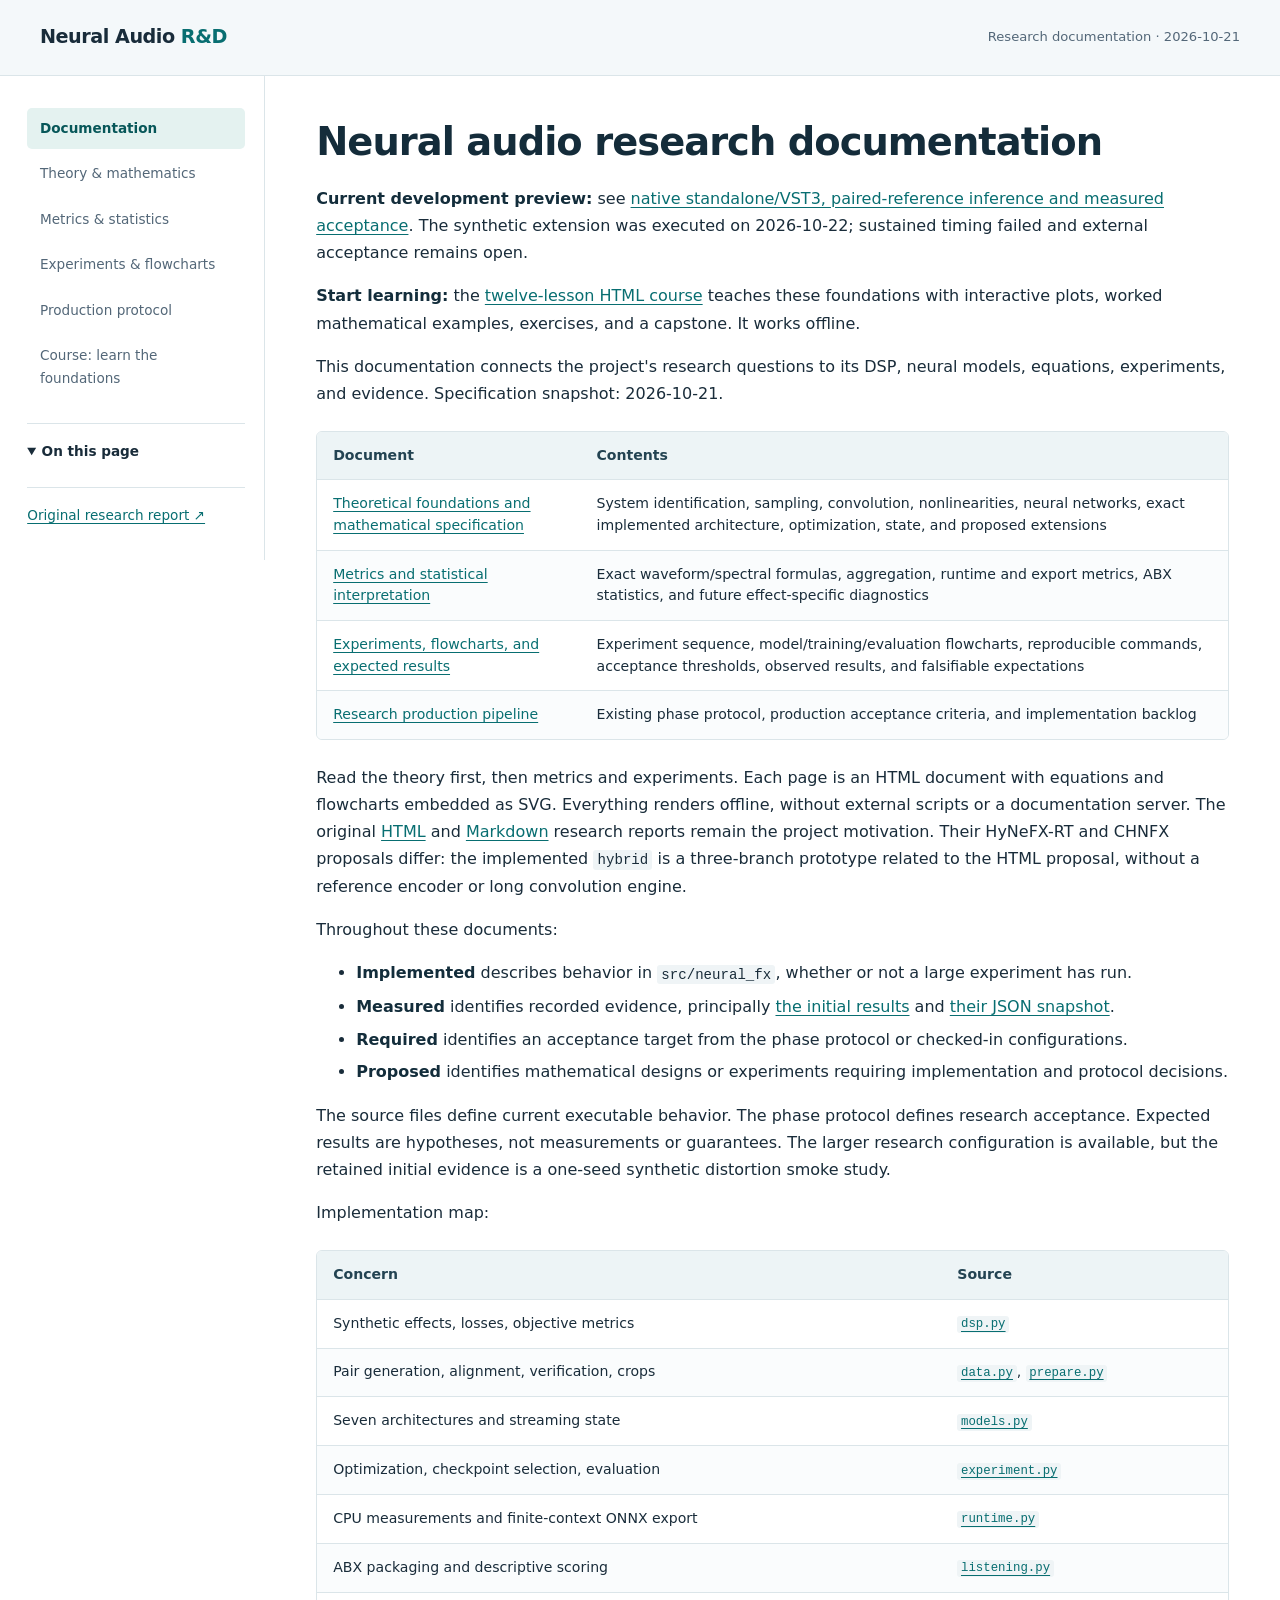
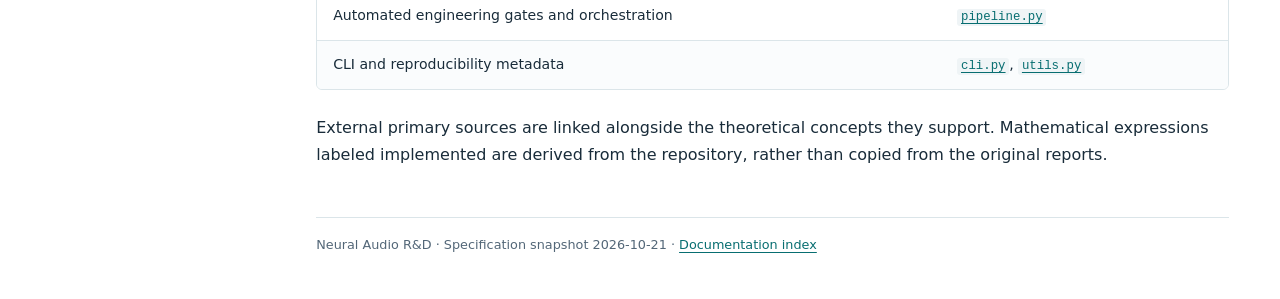
==== docs/index.html @ bbce23a6 "add synthetic reference inference and native audio preview - Add paired-reference control encoder an" ====
<!DOCTYPE html><html lang="en"><head>
  <meta charset="utf-8">
  <meta name="viewport" content="width=device-width, initial-scale=1">
  <meta name="description" content="Neural audio research documentation — Neural Audio R&amp;D research documentation.">
  <title>Neural audio research documentation | Neural Audio R&amp;D</title>
  <link rel="stylesheet" href="assets/docs.css">
</head>
<body>
<a class="skip-link" href="#main-content">Skip to content</a>
<header class="site-header"><a class="brand" href="index.html">Neural Audio <span>R&amp;D</span></a><span class="edition">Research documentation · 2026-10-21</span></header>
<div class="layout">
  <aside class="sidebar"><nav aria-label="Documentation"><a href="index.html" aria-current="page">Documentation</a>
<a href="THEORY_AND_MATHEMATICS.html">Theory &amp; mathematics</a>
<a href="METRICS.html">Metrics &amp; statistics</a>
<a href="EXPERIMENTS.html">Experiments &amp; flowcharts</a>
<a href="RESEARCH_PIPELINE.html">Production protocol</a><a href="course/index.html">Course: learn the foundations</a></nav><details class="contents" open=""><summary>On this page</summary><div class="toc">
<ul></ul>
</div>
</details><a class="report-link" href="../deep-research-report.html">Original research report ↗</a></aside>
  <main id="main-content"><article><h1 id="neural-audio-research-documentation">Neural audio research documentation</h1>
<p><strong>Current development preview:</strong> see <a href="NATIVE_AND_REFERENCE.html">native standalone/VST3, paired-reference inference and measured acceptance</a>. The synthetic extension was executed on 2026-10-22; sustained timing failed and external acceptance remains open.</p>
<p><strong>Start learning:</strong> the <a href="course/index.html">twelve-lesson HTML course</a> teaches these foundations with interactive plots, worked mathematical examples, exercises, and a capstone. It works offline.</p>
<p>This documentation connects the project's research questions to its DSP, neural models, equations, experiments, and evidence. Specification snapshot: 2026-10-21.</p>
<div class="table-scroll" tabindex="0"><table>
<thead>
<tr>
<th>Document</th>
<th>Contents</th>
</tr>
</thead>
<tbody>
<tr>
<td><a href="THEORY_AND_MATHEMATICS.html">Theoretical foundations and mathematical specification</a></td>
<td>System identification, sampling, convolution, nonlinearities, neural networks, exact implemented architecture, optimization, state, and proposed extensions</td>
</tr>
<tr>
<td><a href="METRICS.html">Metrics and statistical interpretation</a></td>
<td>Exact waveform/spectral formulas, aggregation, runtime and export metrics, ABX statistics, and future effect-specific diagnostics</td>
</tr>
<tr>
<td><a href="EXPERIMENTS.html">Experiments, flowcharts, and expected results</a></td>
<td>Experiment sequence, model/training/evaluation flowcharts, reproducible commands, acceptance thresholds, observed results, and falsifiable expectations</td>
</tr>
<tr>
<td><a href="RESEARCH_PIPELINE.html">Research production pipeline</a></td>
<td>Existing phase protocol, production acceptance criteria, and implementation backlog</td>
</tr>
</tbody>
</table></div>
<p>Read the theory first, then metrics and experiments. Each page is an HTML document with equations and flowcharts embedded as SVG. Everything renders offline, without external scripts or a documentation server. The original <a href="../deep-research-report.html">HTML</a> and <a href="../deep-research-report.md">Markdown</a> research reports remain the project motivation. Their HyNeFX-RT and CHNFX proposals differ: the implemented <code>hybrid</code> is a three-branch prototype related to the HTML proposal, without a reference encoder or long convolution engine.</p>
<p>Throughout these documents:</p>
<ul>
<li><strong>Implemented</strong> describes behavior in <code>src/neural_fx</code>, whether or not a large experiment has run.</li>
<li><strong>Measured</strong> identifies recorded evidence, principally <a href="../reports/INITIAL_RESULTS.md">the initial results</a> and <a href="../reports/smoke-evidence.json">their JSON snapshot</a>.</li>
<li><strong>Required</strong> identifies an acceptance target from the phase protocol or checked-in configurations.</li>
<li><strong>Proposed</strong> identifies mathematical designs or experiments requiring implementation and protocol decisions.</li>
</ul>
<p>The source files define current executable behavior. The phase protocol defines research acceptance. Expected results are hypotheses, not measurements or guarantees. The larger research configuration is available, but the retained initial evidence is a one-seed synthetic distortion smoke study.</p>
<p>Implementation map:</p>
<div class="table-scroll" tabindex="0"><table>
<thead>
<tr>
<th>Concern</th>
<th>Source</th>
</tr>
</thead>
<tbody>
<tr>
<td>Synthetic effects, losses, objective metrics</td>
<td><a href="../src/neural_fx/dsp.py"><code>dsp.py</code></a></td>
</tr>
<tr>
<td>Pair generation, alignment, verification, crops</td>
<td><a href="../src/neural_fx/data.py"><code>data.py</code></a>, <a href="../src/neural_fx/prepare.py"><code>prepare.py</code></a></td>
</tr>
<tr>
<td>Seven architectures and streaming state</td>
<td><a href="../src/neural_fx/models.py"><code>models.py</code></a></td>
</tr>
<tr>
<td>Optimization, checkpoint selection, evaluation</td>
<td><a href="../src/neural_fx/experiment.py"><code>experiment.py</code></a></td>
</tr>
<tr>
<td>CPU measurements and finite-context ONNX export</td>
<td><a href="../src/neural_fx/runtime.py"><code>runtime.py</code></a></td>
</tr>
<tr>
<td>ABX packaging and descriptive scoring</td>
<td><a href="../src/neural_fx/listening.py"><code>listening.py</code></a></td>
</tr>
<tr>
<td>Automated engineering gates and orchestration</td>
<td><a href="../src/neural_fx/pipeline.py"><code>pipeline.py</code></a></td>
</tr>
<tr>
<td>CLI and reproducibility metadata</td>
<td><a href="../src/neural_fx/cli.py"><code>cli.py</code></a>, <a href="../src/neural_fx/utils.py"><code>utils.py</code></a></td>
</tr>
</tbody>
</table></div>
<p>External primary sources are linked alongside the theoretical concepts they support. Mathematical expressions labeled implemented are derived from the repository, rather than copied from the original reports.</p></article><footer>Neural Audio R&amp;D · Specification snapshot 2026-10-21 · <a href="index.html">Documentation index</a></footer></main>
</div>


</body></html>
---- docs/assets/docs.css ----
:root {
  color-scheme: light;
  --ink: #192c3a;
  --muted: #536778;
  --accent: #086e71;
  --border: #dbe5e9;
  --paper: #fff;
  --wash: #f4f8fa;
  font-family: "Segoe UI", system-ui, sans-serif;
  font-size: 16px;
}
* { box-sizing: border-box; }
html { scroll-behavior: smooth; scroll-padding-top: 6rem; }
body { margin: 0; color: var(--ink); background: var(--paper); line-height: 1.7; }
a { color: var(--accent); text-underline-offset: .2em; overflow-wrap: anywhere; }
a:hover { color: #00464a; }
a:focus-visible, summary:focus-visible, [tabindex]:focus-visible { outline: 3px solid #dd8a27; outline-offset: 4px; }
.skip-link { position: absolute; left: 1rem; top: -10rem; padding: .75rem; background: white; z-index: 5; }
.skip-link:focus { top: .5rem; }
.site-header { min-height: 76px; display: flex; align-items: center; justify-content: space-between; gap: 1.5rem; padding: 1rem 2.5rem; border-bottom: 1px solid var(--border); background: var(--wash); }
.brand { color: var(--ink); text-decoration: none; font-size: 1.2rem; font-weight: 750; letter-spacing: -.025em; }
.brand span { color: var(--accent); }
.edition { color: var(--muted); font-size: .82rem; }
.layout { display: grid; grid-template-columns: 265px minmax(0, 1fr); max-width: 1560px; margin: auto; }
.sidebar { padding: 2rem 1.2rem 2rem 1.7rem; border-right: 1px solid var(--border); align-self: start; position: sticky; top: 0; max-height: 100vh; overflow: auto; font-size: .85rem; }
.sidebar nav { display: grid; gap: .3rem; }
.sidebar nav a { display: block; padding: .55rem .8rem; text-decoration: none; border-radius: 5px; color: var(--muted); }
.sidebar nav a[aria-current] { background: #e4f2f0; color: #075759; font-weight: 650; }
.contents { border-top: 1px solid var(--border); margin: 1.5rem 0; padding-top: 1rem; }
summary { cursor: pointer; font-weight: 650; }
.toc ul { list-style: none; padding-left: .8rem; line-height: 1.45; }
.toc > ul { padding-left: 0; }
.toc li { margin: .65rem 0; }
.toc a { color: var(--muted); text-decoration: none; }
.report-link { display: block; border-top: 1px solid var(--border); padding-top: 1rem; }
main { min-width: 0; padding: 2.4rem clamp(1.3rem, 4vw, 4rem) 3rem; }
article { max-width: 1080px; margin: 0 auto; }
h1, h2, h3 { line-height: 1.25; letter-spacing: -.025em; color: #142c3a; }
h1 { font-size: clamp(2rem, 3vw, 2.8rem); max-width: 30ch; margin: .2rem 0 1.2rem; }
h2 { font-size: 1.6rem; margin: 3rem 0 1rem; padding-top: .7rem; border-top: 1px solid var(--border); }
h3 { font-size: 1.13rem; margin: 2rem 0 .8rem; }
p, ul, ol { margin: 1rem 0; }
li { margin: .35rem 0; }
strong { color: #132d3b; }
code { font-family: Consolas, "Cascadia Code", monospace; font-size: .88em; background: #eff4f6; padding: .12em .3em; border-radius: 3px; overflow-wrap: anywhere; }
pre { background: #142b38; color: #e9f2f4; padding: 1.2rem; border-radius: 7px; overflow: auto; font-size: .86rem; line-height: 1.65; }
pre code { padding: 0; color: inherit; background: none; overflow-wrap: normal; }
.table-scroll { overflow-x: auto; max-width: 100%; margin: 1.5rem 0; border: 1px solid var(--border); border-radius: 6px; }
table { border-collapse: collapse; width: 100%; font-size: .88rem; line-height: 1.55; }
th, td { padding: .8rem 1rem; text-align: left; vertical-align: top; border-bottom: 1px solid var(--border); min-width: 120px; }
th { background: #edf4f6; color: #234352; font-weight: 650; }
tr:last-child td { border-bottom: 0; }
tbody tr:nth-child(even) { background: #fafcfd; }
.arithmatex { max-width: 100%; }
div.arithmatex { overflow-x: auto; overflow-y: hidden; padding: .7rem .2rem; margin: 1.3rem 0; background: #f9fbfc; border-radius: 5px; }
mjx-container[jax="SVG"] { display: inline-block; vertical-align: middle; max-width: none; }
mjx-container[display="true"] { display: block; text-align: center; margin: .6rem 0; }
mjx-container svg { overflow: visible; }
.flowchart { margin: 2rem 0; border: 1px solid var(--border); border-radius: 8px; background: #fcfefe; padding: 1rem; }
.diagram { overflow: auto; }
.diagram > svg { display: block; max-width: none; margin: auto; }
figcaption { margin-top: 1rem; font-size: .82rem; color: var(--muted); }
.flowchart details { margin-top: 1rem; font-size: .8rem; }
.flowchart pre { font-size: .75rem; }
footer { max-width: 1080px; margin: 3rem auto 0; padding-top: 1rem; border-top: 1px solid var(--border); font-size: .8rem; color: var(--muted); }
@media (max-width: 850px) {
  .layout { grid-template-columns: 1fr; }
  .sidebar { position: static; max-height: none; border-right: 0; border-bottom: 1px solid var(--border); padding: 1rem; }
  .sidebar nav { display: flex; flex-wrap: wrap; gap: .25rem; }
  .sidebar nav a { padding: .4rem .6rem; }
  .contents { margin: 1rem 0 0; }
  .contents .toc { max-height: 12rem; overflow: auto; }
  .report-link { margin-top: 1rem; }
  .site-header { padding: 1rem; flex-wrap: wrap; gap: .25rem; }
  main { padding: 1.5rem 1rem 2rem; }
  th, td { padding: .65rem; }
}
@media print {
  body { font-size: 10pt; }
  .site-header, .sidebar, .skip-link, .flowchart details { display: none; }
  .layout { display: block; }
  main { padding: 0; }
  h2, h3 { break-after: avoid; }
  figure, tr { break-inside: avoid; }
  .table-scroll, .diagram, div.arithmatex { overflow: visible; }
  .diagram > svg { max-width: 100%; height: auto; }
  pre { white-space: pre-wrap; background: #f0f3f5; color: black; }
}
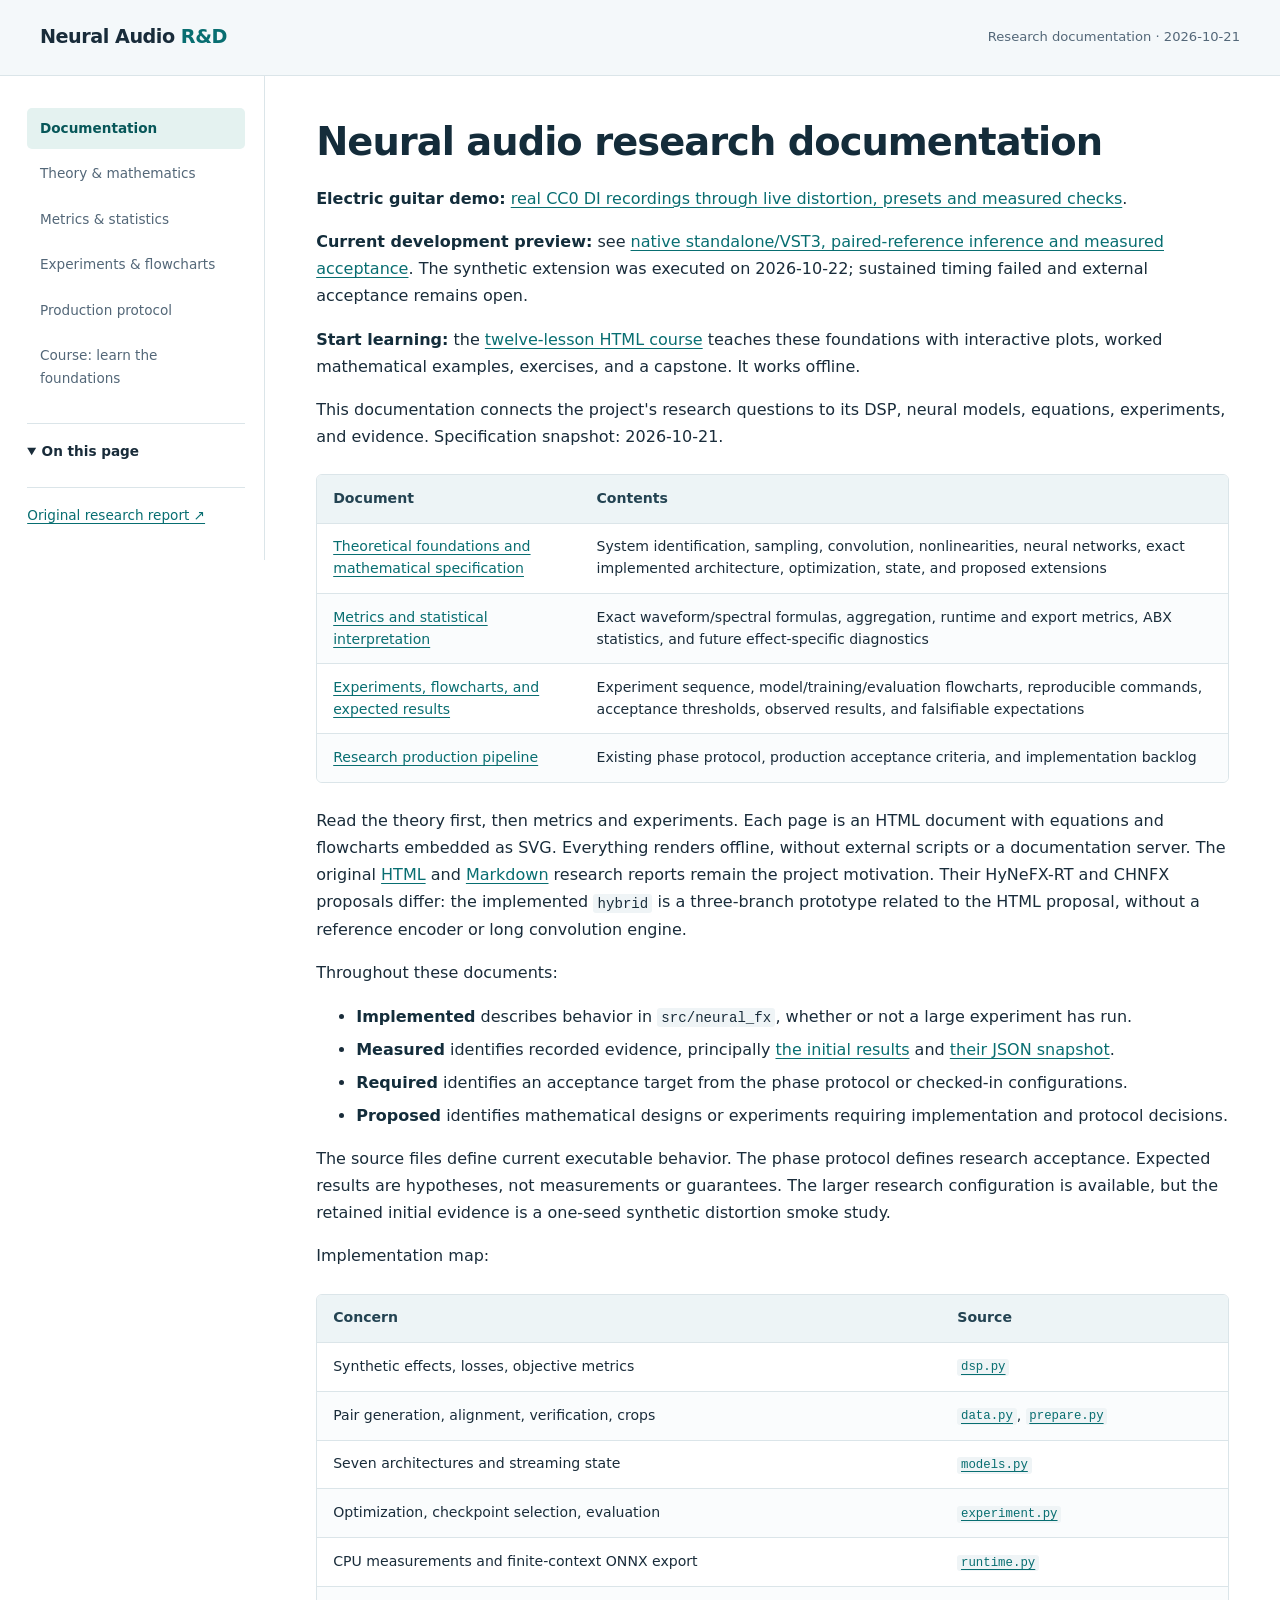
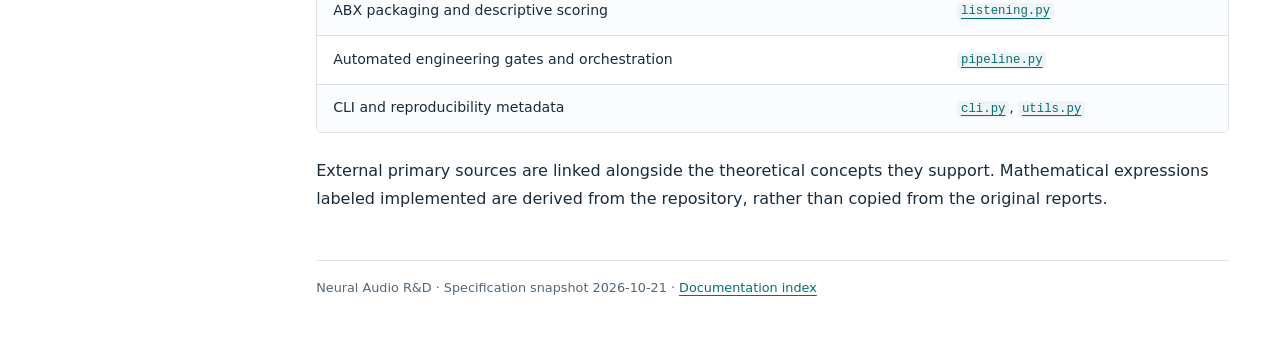
==== commit 5ddf0cb8: "Add guitar distortion audition preview Add a separately selectable 4x-oversampled DSP pedal, live sa" ====
--- a/docs/index.html
+++ b/docs/index.html
@@ -18,6 +18,7 @@
 </div>
 </details><a class="report-link" href="../deep-research-report.html">Original research report ↗</a></aside>
   <main id="main-content"><article><h1 id="neural-audio-research-documentation">Neural audio research documentation</h1>
+<p><strong>Electric guitar demo:</strong> <a href="GUITAR_DISTORTION.html">real CC0 DI recordings through live distortion, presets and measured checks</a>.</p>
 <p><strong>Current development preview:</strong> see <a href="NATIVE_AND_REFERENCE.html">native standalone/VST3, paired-reference inference and measured acceptance</a>. The synthetic extension was executed on 2026-10-22; sustained timing failed and external acceptance remains open.</p>
 <p><strong>Start learning:</strong> the <a href="course/index.html">twelve-lesson HTML course</a> teaches these foundations with interactive plots, worked mathematical examples, exercises, and a capstone. It works offline.</p>
 <p>This documentation connects the project's research questions to its DSP, neural models, equations, experiments, and evidence. Specification snapshot: 2026-10-21.</p>
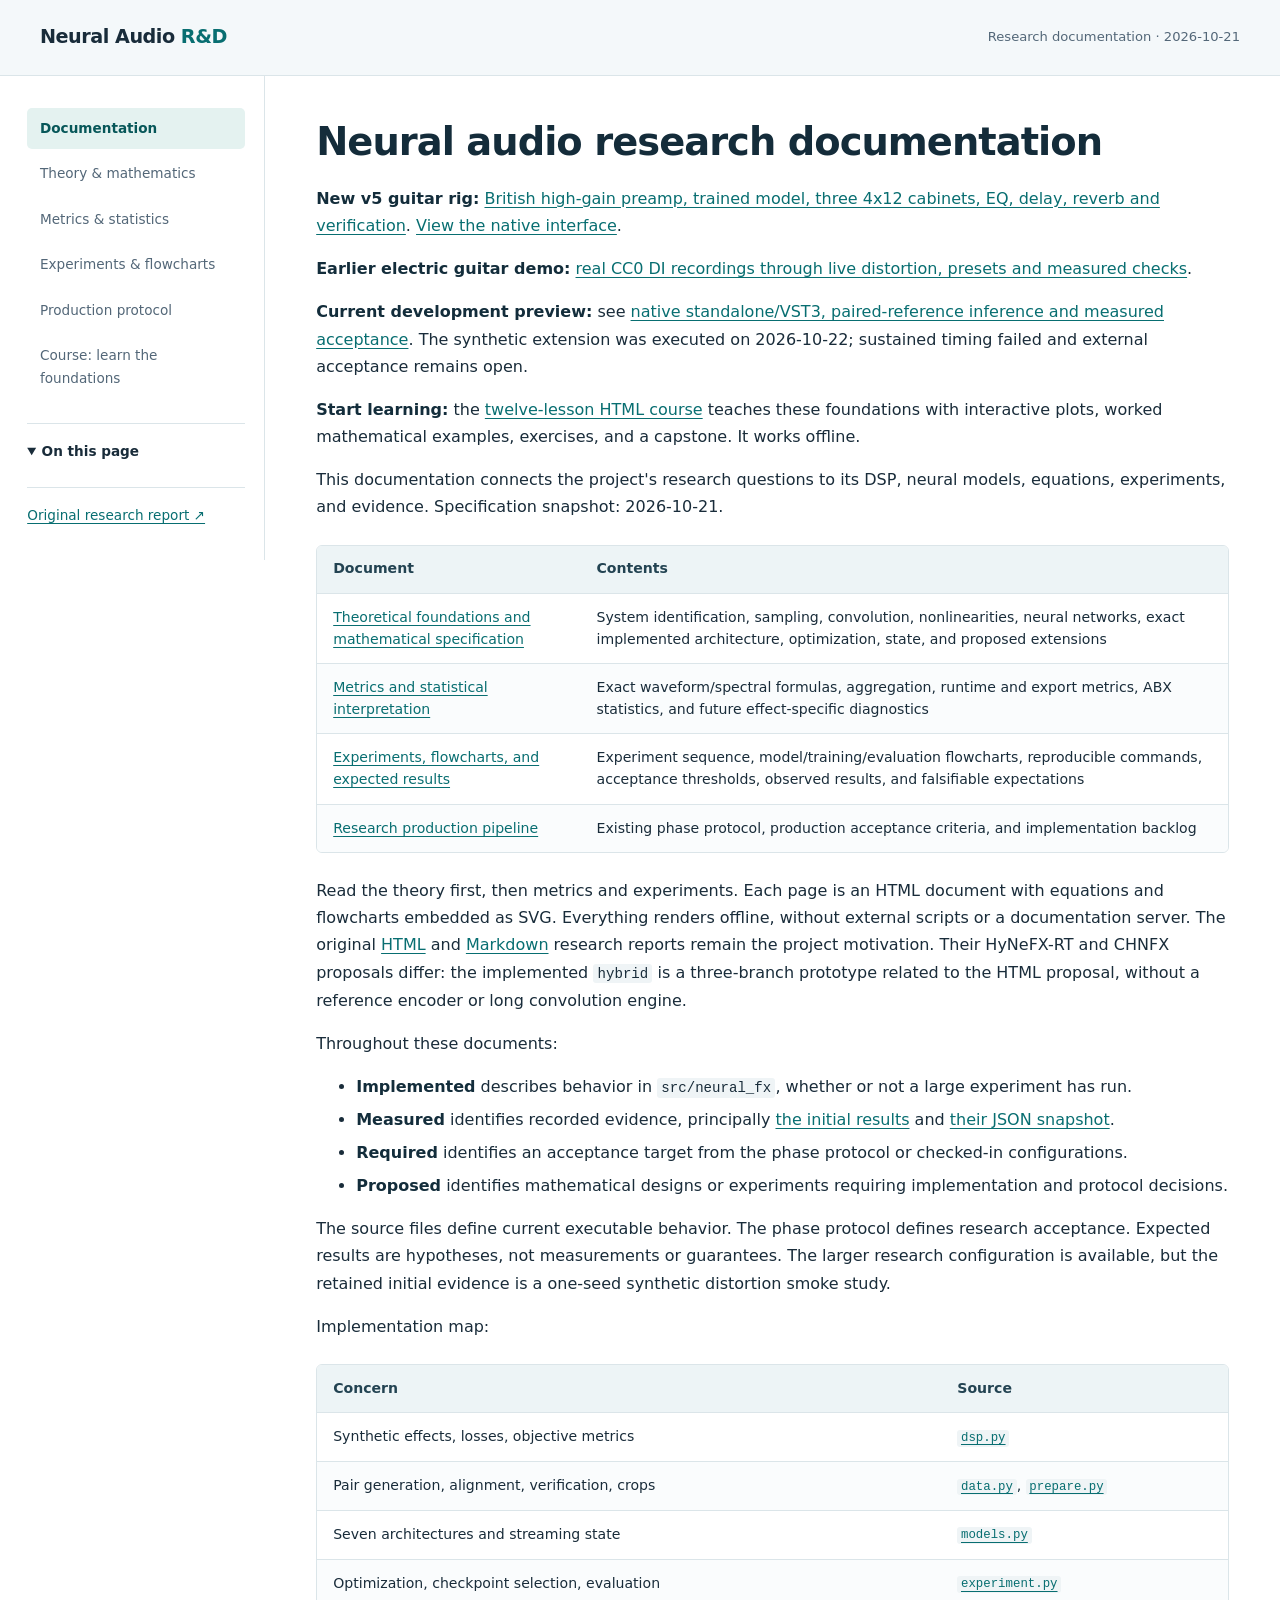
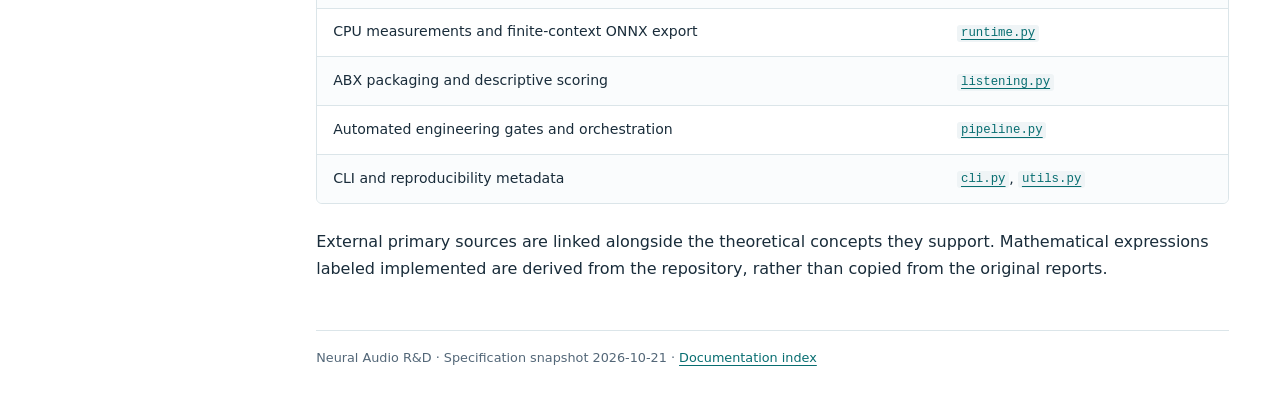
==== commit 988c926c: "Add high-gain neural guitar rig Add a native DSP amp and rack with cabinet voicings, EQ, delay, reve" ====
--- a/docs/index.html
+++ b/docs/index.html
@@ -18,7 +18,8 @@
 </div>
 </details><a class="report-link" href="../deep-research-report.html">Original research report ↗</a></aside>
   <main id="main-content"><article><h1 id="neural-audio-research-documentation">Neural audio research documentation</h1>
-<p><strong>Electric guitar demo:</strong> <a href="GUITAR_DISTORTION.html">real CC0 DI recordings through live distortion, presets and measured checks</a>.</p>
+<p><strong>New v5 guitar rig:</strong> <a href="HIGH_GAIN.md">British high-gain preamp, trained model, three 4x12 cabinets, EQ, delay, reverb and verification</a>. <a href="assets/hard-rock-rig.png">View the native interface</a>.</p>
+<p><strong>Earlier electric guitar demo:</strong> <a href="GUITAR_DISTORTION.html">real CC0 DI recordings through live distortion, presets and measured checks</a>.</p>
 <p><strong>Current development preview:</strong> see <a href="NATIVE_AND_REFERENCE.html">native standalone/VST3, paired-reference inference and measured acceptance</a>. The synthetic extension was executed on 2026-10-22; sustained timing failed and external acceptance remains open.</p>
 <p><strong>Start learning:</strong> the <a href="course/index.html">twelve-lesson HTML course</a> teaches these foundations with interactive plots, worked mathematical examples, exercises, and a capstone. It works offline.</p>
 <p>This documentation connects the project's research questions to its DSP, neural models, equations, experiments, and evidence. Specification snapshot: 2026-10-21.</p>
